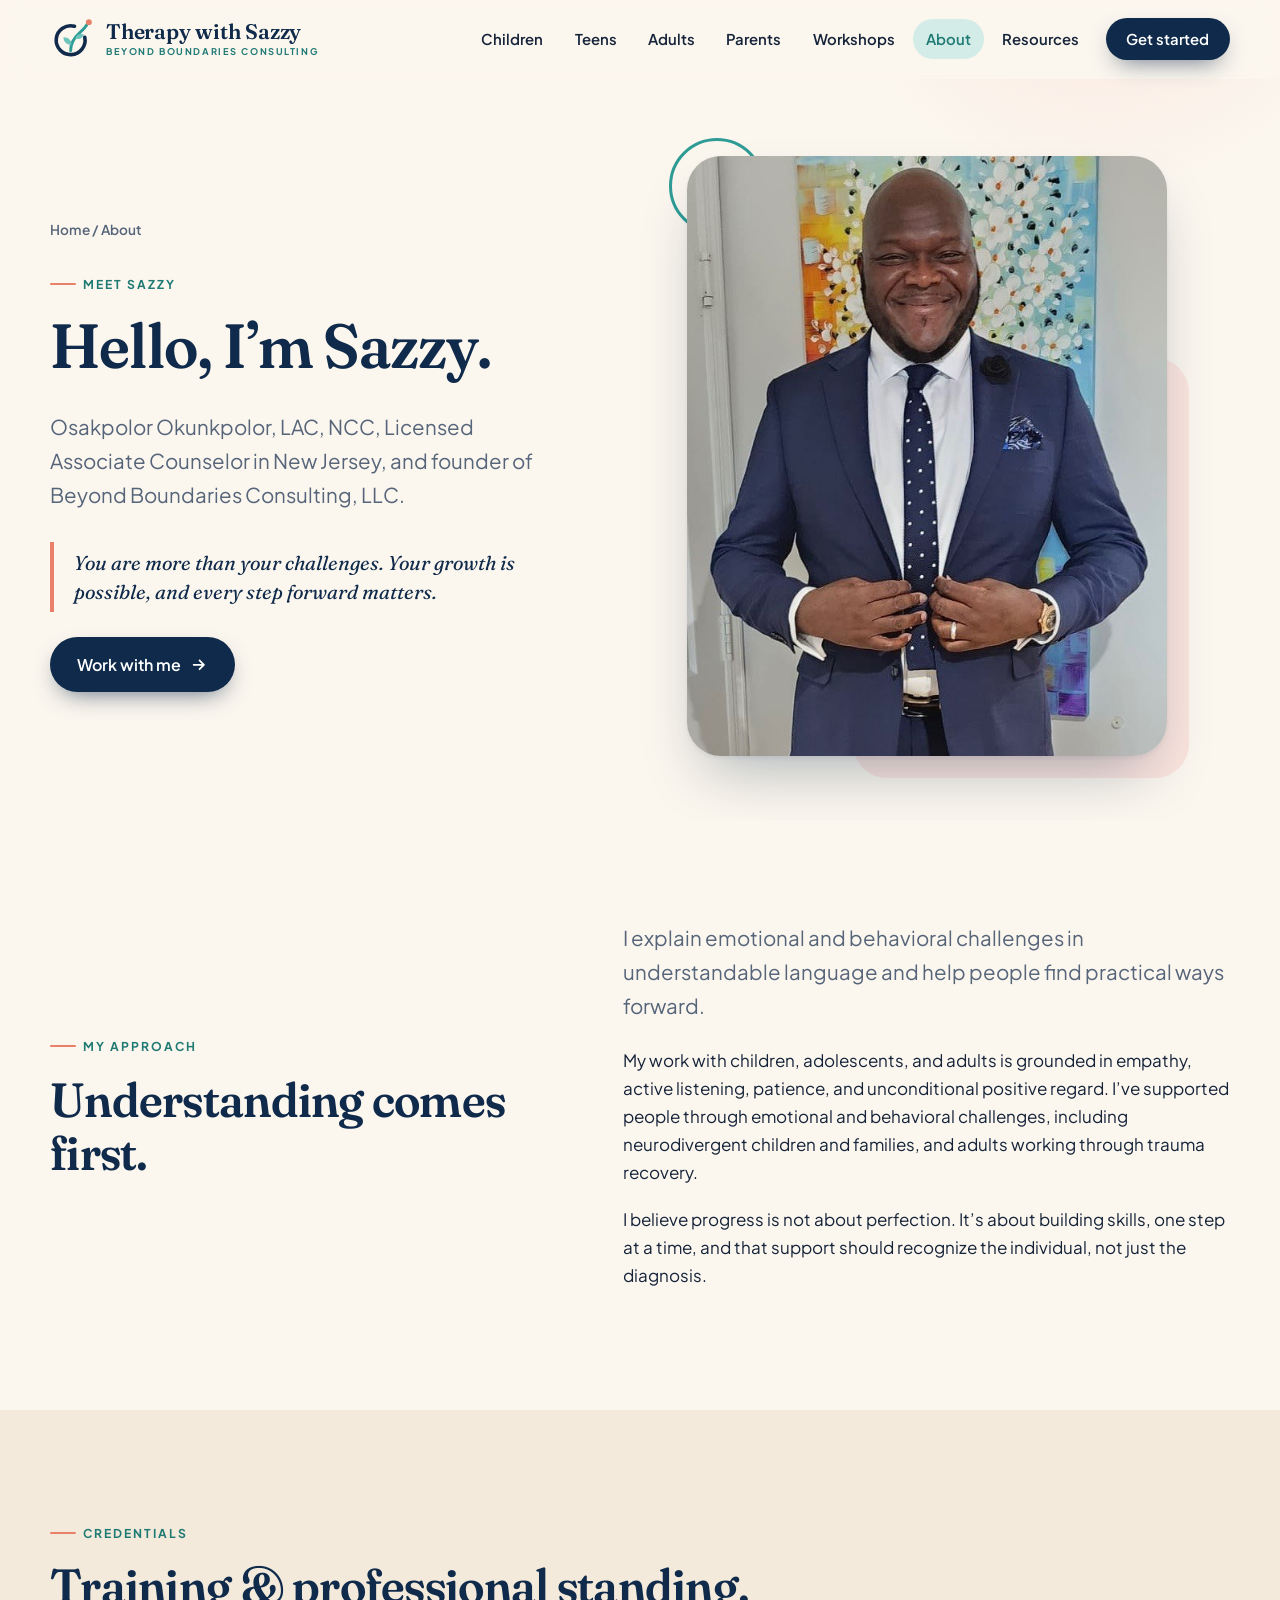
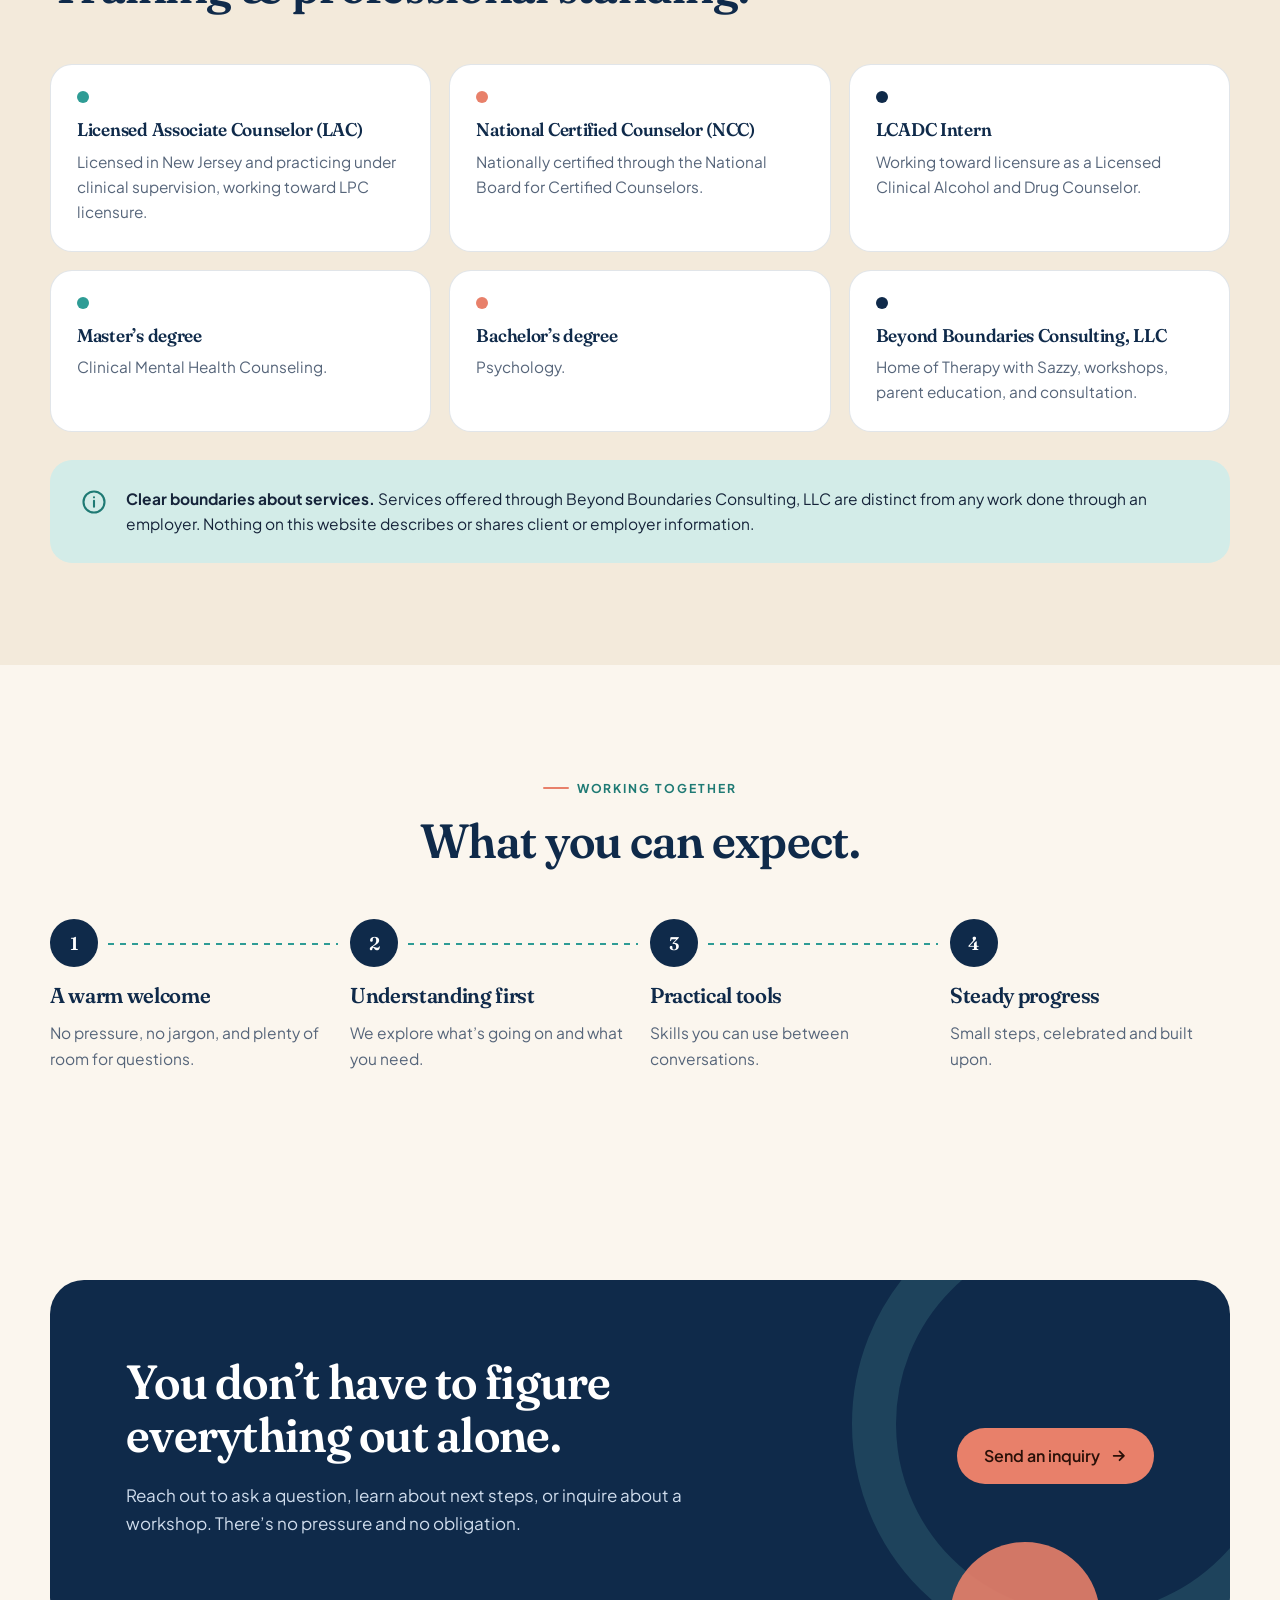
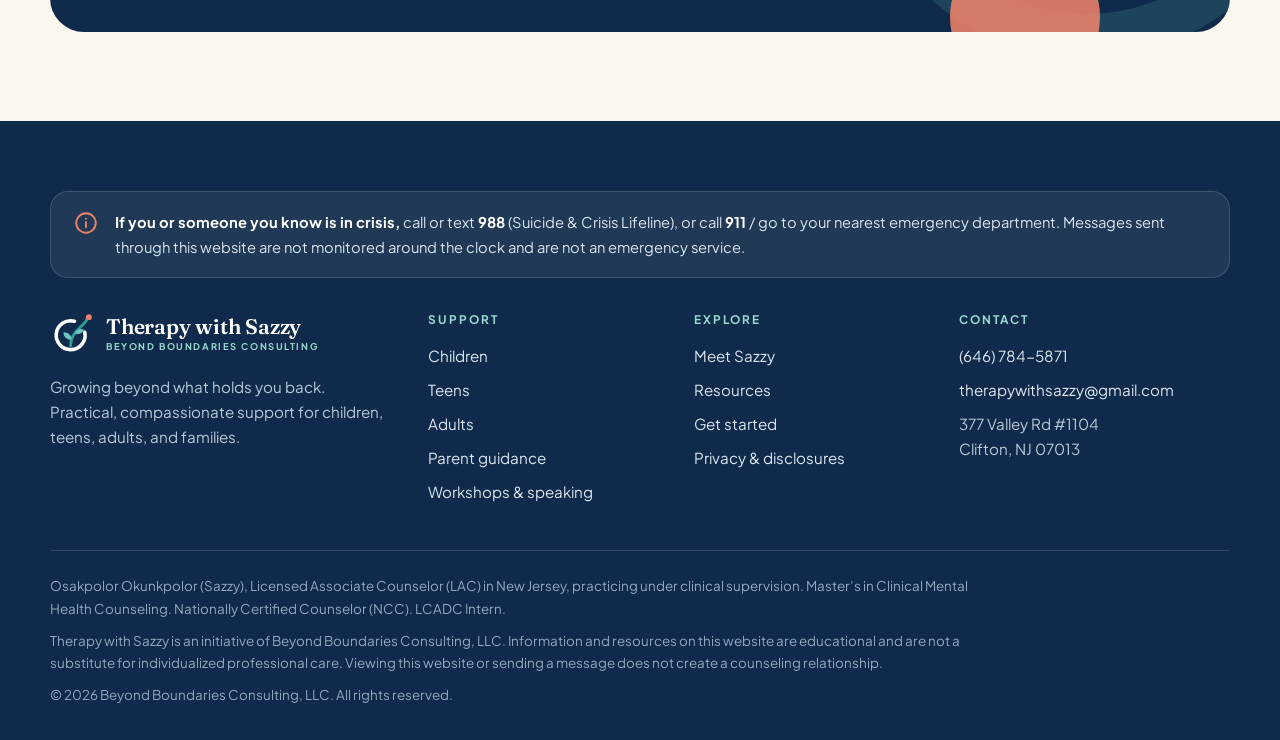
==== about.html @ 8f7264b0 "Initial site for Therapy with Sazzy Co-Authored-By: Claude Sonnet 5.5 <noreply@anthropic.com>" ====
<!doctype html>
<html lang="en">
<head>
<meta charset="utf-8">
<meta name="viewport" content="width=device-width,initial-scale=1">
<title>Meet Sazzy | Licensed Associate Counselor in Clifton, NJ | Therapy with Sazzy</title>
<meta name="description" content="Meet Osakpolor "Sazzy" Okunkpolor, LAC, NCC: a New Jersey Licensed Associate Counselor with a master's in Clinical Mental Health Counseling, supporting children, teens, adults, and families.">
<meta name="theme-color" content="#0F2A4A">
<link rel="canonical" href="https://therapywithsazzy.com/about.html">
<meta property="og:type" content="website">
<meta property="og:site_name" content="Therapy with Sazzy">
<meta property="og:title" content="Meet Sazzy | Licensed Associate Counselor in Clifton, NJ | Therapy with Sazzy">
<meta property="og:description" content="Meet Osakpolor "Sazzy" Okunkpolor, LAC, NCC: a New Jersey Licensed Associate Counselor with a master's in Clinical Mental Health Counseling, supporting children, teens, adults, and families.">
<meta property="og:url" content="https://therapywithsazzy.com/about.html">
<meta property="og:image" content="https://therapywithsazzy.com/assets/img/og-image.jpg">
<meta name="twitter:card" content="summary_large_image">
<link rel="icon" href="/favicon.svg" type="image/svg+xml">
<link rel="icon" href="/favicon.ico" sizes="48x48">
<link rel="apple-touch-icon" href="/assets/logo/apple-touch-icon.png">
<link rel="manifest" href="/site.webmanifest">
<link rel="preconnect" href="https://fonts.googleapis.com">
<link rel="preconnect" href="https://fonts.gstatic.com" crossorigin>
<link href="https://fonts.googleapis.com/css2?family=Fraunces:ital,opsz,wght,SOFT@0,9..144,500;0,9..144,600;1,9..144,500&family=Plus+Jakarta+Sans:wght@400;500;600;700&display=swap" rel="stylesheet">
<script>document.documentElement.classList.add("js")</script>
<link rel="stylesheet" href="/css/style.css">

</head>
<body>
<a class="skip" href="#main">Skip to content</a>
<header class="site-header">
  <div class="wrap nav">
    <a class="brand" href="/" aria-label="Therapy with Sazzy — home"><svg viewBox="0 0 64 64" aria-hidden="true"><path d="M50.6 29.6 A21 21 0 1 1 35.6 13.5" fill="none" stroke="currentColor" stroke-width="5.2" stroke-linecap="round"/><path d="M30 49 C30 39 34 31 43 23 C48 18.5 52 14.5 55 9" fill="none" stroke="#2E9C95" stroke-width="4.2" stroke-linecap="round"/><path d="M31.2 40.5 C24 40.5 19.5 36 19.5 29.5 C26.5 29.5 31.2 33.5 31.2 40.5Z" fill="#6CC4BC"/><path d="M36.5 31.5 C43 33 47.5 31 49.5 25.5 C43.5 23.5 38.5 25.5 36.5 31.5Z" fill="#6CC4BC"/><circle cx="56.5" cy="7.5" r="4.3" fill="#E8806A"/></svg><span class="brand-text"><span class="brand-name">Therapy with Sazzy</span><span class="brand-sub">Beyond Boundaries Consulting</span></span></a>
    <button class="menu-btn" aria-expanded="false" aria-controls="nav-links" aria-label="Open menu"><span></span><span></span><span></span></button>
    <ul class="nav-links" id="nav-links"><li><a href="/children.html">Children</a></li><li><a href="/teens.html">Teens</a></li><li><a href="/adults.html">Adults</a></li><li><a href="/parents.html">Parents</a></li><li><a href="/workshops.html">Workshops</a></li><li><a href="/about.html" aria-current="page">About</a></li><li><a href="/resources.html">Resources</a></li><li><a class="btn btn-primary" href="/get-started.html">Get started</a></li></ul>
  </div>
</header>
<main id="main">
<section class="page-hero" style="--c:#fbe4dd"><div class="wrap split" style="align-items:center">
  <div>
    <div class="crumbs"><a href="/">Home</a> / About</div>
    <span class="eyebrow">Meet Sazzy</span>
    <h1>Hello, I&rsquo;m Sazzy.</h1>
    <p class="lead">Osakpolor Okunkpolor, LAC, NCC, Licensed Associate Counselor in New Jersey, and founder of Beyond Boundaries Consulting, LLC.</p>
    <p class="msg">You are more than your challenges. Your growth is possible, and every step forward matters.</p>
    <div class="cta-row"><a class="btn btn-primary" href="/get-started.html">Work with me <svg viewBox="0 0 24 24" fill="none" stroke="currentColor" stroke-width="2.4" stroke-linecap="round" stroke-linejoin="round" aria-hidden="true"><path d="M5 12h14M13 6l6 6-6 6"/></svg></a></div>
  </div>
  <div class="split-media"><div class="frame-wrap"><div class="frame"><img src="/assets/img/sazzy-portrait.jpg" width="597" height="759" alt="Portrait of Sazzy smiling in a navy suit with a boutonniere" fetchpriority="high"></div></div></div>
</div></section>
<section class="section"><div class="wrap split">
  <div class="reveal"><span class="eyebrow">My approach</span><h2>Understanding comes first.</h2></div>
  <div class="reveal"><p class="lead">I explain emotional and behavioral challenges in understandable language and help people find practical ways forward.</p>
  <p>My work with children, adolescents, and adults is grounded in empathy, active listening, patience, and unconditional positive regard. I&rsquo;ve supported people through emotional and behavioral challenges, including neurodivergent children and families, and adults working through trauma recovery.</p>
  <p>I believe progress is not about perfection. It&rsquo;s about building skills, one step at a time, and that support should recognize the individual, not just the diagnosis.</p></div>
</div></section>
<section class="section band-sand"><div class="wrap">
  <div class="section-head reveal"><span class="eyebrow">Credentials</span><h2>Training &amp; professional standing.</h2></div>
  <div class="topics">
    <div class="topic reveal"><div class="dotk"></div><h3>Licensed Associate Counselor (LAC)</h3><p>Licensed in New Jersey and practicing under clinical supervision, working toward LPC licensure.</p></div>
    <div class="topic reveal" style="--d:.08s"><div class="dotk"></div><h3>National Certified Counselor (NCC)</h3><p>Nationally certified through the National Board for Certified Counselors.</p></div>
    <div class="topic reveal" style="--d:.16s"><div class="dotk"></div><h3>LCADC Intern</h3><p>Working toward licensure as a Licensed Clinical Alcohol and Drug Counselor.</p></div>
    <div class="topic reveal"><div class="dotk"></div><h3>Master&rsquo;s degree</h3><p>Clinical Mental Health Counseling.</p></div>
    <div class="topic reveal" style="--d:.08s"><div class="dotk"></div><h3>Bachelor&rsquo;s degree</h3><p>Psychology.</p></div>
    <div class="topic reveal" style="--d:.16s"><div class="dotk"></div><h3>Beyond Boundaries Consulting, LLC</h3><p>Home of Therapy with Sazzy, workshops, parent education, and consultation.</p></div>
  </div>
  <div style="margin-top:28px" class="callout reveal"><svg viewBox="0 0 24 24" fill="none" stroke="currentColor" stroke-width="1.8" stroke-linecap="round" stroke-linejoin="round" aria-hidden="true"><circle cx="12" cy="12" r="9"/><path d="M12 11v5M12 8v.01"/></svg><p><strong>Clear boundaries about services.</strong> Services offered through Beyond Boundaries Consulting, LLC are distinct from any work done through an employer. Nothing on this website describes or shares client or employer information.</p></div>
</div></section>
<section class="section"><div class="wrap">
  <div class="section-head center reveal"><span class="eyebrow">Working together</span><h2>What you can expect.</h2></div>
  <div class="steps">
    <div class="step reveal"><h3>A warm welcome</h3><p>No pressure, no jargon, and plenty of room for questions.</p></div>
    <div class="step reveal" style="--d:.08s"><h3>Understanding first</h3><p>We explore what&rsquo;s going on and what you need.</p></div>
    <div class="step reveal" style="--d:.16s"><h3>Practical tools</h3><p>Skills you can use between conversations.</p></div>
    <div class="step reveal" style="--d:.24s"><h3>Steady progress</h3><p>Small steps, celebrated and built upon.</p></div>
  </div>
</div></section>
<section class="cta"><div class="wrap"><div class="cta-card reveal">
  <div><h2>You don&rsquo;t have to figure everything out alone.</h2><p>Reach out to ask a question, learn about next steps, or inquire about a workshop. There&rsquo;s no pressure and no obligation.</p></div>
  <div class="cta-row"><a class="btn btn-coral" href="/get-started.html">Send an inquiry <svg viewBox="0 0 24 24" fill="none" stroke="currentColor" stroke-width="2.4" stroke-linecap="round" stroke-linejoin="round" aria-hidden="true"><path d="M5 12h14M13 6l6 6-6 6"/></svg></a></div>
</div></div></section>
</main>
<footer class="site-footer">
  <div class="wrap">
    <div class="crisis"><svg viewBox="0 0 24 24" fill="none" stroke="currentColor" stroke-width="1.8" stroke-linecap="round" stroke-linejoin="round" aria-hidden="true"><circle cx="12" cy="12" r="9"/><path d="M12 11v5M12 8v.01"/></svg><p><strong>If you or someone you know is in crisis,</strong> call or text <strong>988</strong> (Suicide &amp; Crisis Lifeline), or call <strong>911</strong> / go to your nearest emergency department. Messages sent through this website are not monitored around the clock and are not an emergency service.</p></div>
    <div class="foot-grid">
      <div class="foot-brand">
        <a class="brand" href="/"><svg viewBox="0 0 64 64" aria-hidden="true"><path d="M50.6 29.6 A21 21 0 1 1 35.6 13.5" fill="none" stroke="currentColor" stroke-width="5.2" stroke-linecap="round"/><path d="M30 49 C30 39 34 31 43 23 C48 18.5 52 14.5 55 9" fill="none" stroke="#2E9C95" stroke-width="4.2" stroke-linecap="round"/><path d="M31.2 40.5 C24 40.5 19.5 36 19.5 29.5 C26.5 29.5 31.2 33.5 31.2 40.5Z" fill="#6CC4BC"/><path d="M36.5 31.5 C43 33 47.5 31 49.5 25.5 C43.5 23.5 38.5 25.5 36.5 31.5Z" fill="#6CC4BC"/><circle cx="56.5" cy="7.5" r="4.3" fill="#E8806A"/></svg><span class="brand-text"><span class="brand-name">Therapy with Sazzy</span><span class="brand-sub">Beyond Boundaries Consulting</span></span></a>
        <p>Growing beyond what holds you back. Practical, compassionate support for children, teens, adults, and families.</p>
      </div>
      <div><h4>Support</h4><ul><li><a href="/children.html">Children</a></li><li><a href="/teens.html">Teens</a></li><li><a href="/adults.html">Adults</a></li><li><a href="/parents.html">Parent guidance</a></li><li><a href="/workshops.html">Workshops &amp; speaking</a></li></ul></div>
      <div><h4>Explore</h4><ul><li><a href="/about.html">Meet Sazzy</a></li><li><a href="/resources.html">Resources</a></li><li><a href="/get-started.html">Get started</a></li><li><a href="/privacy.html">Privacy &amp; disclosures</a></li></ul></div>
      <div><h4>Contact</h4><ul><li><a href="tel:+16467845871">(646) 784-5871</a></li><li><a href="mailto:therapywithsazzy@gmail.com">therapywithsazzy@gmail.com</a></li><li>377 Valley Rd #1104<br>Clifton, NJ 07013</li></ul></div>
    </div>
    <div class="legal">
      <p>Osakpolor Okunkpolor (Sazzy), Licensed Associate Counselor (LAC) in New Jersey, practicing under clinical supervision. Master&rsquo;s in Clinical Mental Health Counseling. Nationally Certified Counselor (NCC). LCADC Intern.</p>
      <p>Therapy with Sazzy is an initiative of Beyond Boundaries Consulting, LLC. Information and resources on this website are educational and are not a substitute for individualized professional care. Viewing this website or sending a message does not create a counseling relationship.</p>
      <p>&copy; <span id="yr">2026</span> Beyond Boundaries Consulting, LLC. All rights reserved.</p>
    </div>
  </div>
</footer>
<script src="/js/main.js" defer></script>
<script>document.getElementById('yr').textContent=new Date().getFullYear()</script>
</body>
</html>
---- css/style.css ----
/* Therapy with Sazzy — brand: deep blue, soft teal, warm cream, muted coral */
:root{
  --navy:#0F2A4A; --navy-2:#183c66; --teal:#2E9C95; --teal-deep:#1f7a74; --teal-soft:#d3ece8;
  --cream:#FBF6EE; --sand:#F3EADB; --coral:#E8806A; --coral-deep:#c9604a; --coral-soft:#fbe4dd;
  --ink:#16243a; --muted:#56657a; --line:rgba(15,42,74,.12); --white:#fff;
  --radius:22px; --radius-lg:34px;
  --shadow:0 1px 2px rgba(15,42,74,.06),0 12px 32px -8px rgba(15,42,74,.16);
  --shadow-lg:0 2px 4px rgba(15,42,74,.06),0 30px 60px -20px rgba(15,42,74,.35);
  --font-display:"Fraunces",Georgia,"Times New Roman",serif;
  --font-body:"Plus Jakarta Sans",system-ui,-apple-system,"Segoe UI",Roboto,sans-serif;
  --max:1180px;
}
*{box-sizing:border-box}
html{scroll-behavior:smooth;-webkit-text-size-adjust:100%}
body{margin:0;background:var(--cream);color:var(--ink);font-family:var(--font-body);font-size:17px;line-height:1.65;-webkit-font-smoothing:antialiased;overflow-x:hidden}
img,svg{max-width:100%;display:block}
a{color:var(--teal-deep);text-underline-offset:3px}
a:hover{color:var(--navy)}
:focus-visible{outline:3px solid var(--coral);outline-offset:3px;border-radius:6px}
.skip{position:absolute;left:-999px;top:8px;background:var(--navy);color:#fff;padding:10px 16px;border-radius:10px;z-index:200}
.skip:focus{left:12px}
.wrap{width:min(100% - 40px,var(--max));margin-inline:auto}
h1,h2,h3,h4{font-family:var(--font-display);color:var(--navy);line-height:1.1;margin:0 0 .5em;font-weight:600;letter-spacing:-.015em;font-variation-settings:"SOFT" 50,"opsz" 72}
h1{font-size:clamp(2.5rem,6vw,4.6rem)}
h2{font-size:clamp(1.9rem,4vw,3rem)}
h3{font-size:1.35rem;line-height:1.2}
p{margin:0 0 1.1em}
.lead{font-size:clamp(1.1rem,1.6vw,1.3rem);color:var(--muted);max-width:56ch}
.eyebrow{display:inline-flex;align-items:center;gap:.6em;font-size:.76rem;font-weight:700;letter-spacing:.16em;text-transform:uppercase;color:var(--teal-deep);margin-bottom:1.1rem}
.eyebrow::before{content:"";width:26px;height:2px;background:var(--coral);border-radius:2px}
em.hl{font-style:italic;font-weight:500;color:var(--teal-deep);position:relative;white-space:nowrap}
em.hl::after{content:"";position:absolute;left:0;right:0;bottom:-.08em;height:.16em;background:var(--coral);opacity:.75;border-radius:99px;transform:rotate(-1.2deg)}

/* Buttons */
.btn{display:inline-flex;align-items:center;gap:.6em;font:600 1rem/1 var(--font-body);padding:1.05em 1.55em;border-radius:99px;border:2px solid transparent;text-decoration:none;cursor:pointer;transition:transform .2s,box-shadow .2s,background .2s,color .2s}
.btn svg{width:1.1em;height:1.1em;transition:transform .2s}
.btn:hover svg{transform:translateX(4px)}
.btn-primary{background:var(--navy);color:#fff;box-shadow:0 10px 24px -10px rgba(15,42,74,.7)}
.btn-primary:hover{background:var(--navy-2);color:#fff;transform:translateY(-2px)}
.btn-coral{background:var(--coral);color:#2a1008}
.btn-coral:hover{background:#f08f7a;color:#2a1008;transform:translateY(-2px)}
.btn-ghost{border-color:var(--navy);color:var(--navy);background:transparent}
.btn-ghost:hover{background:var(--navy);color:#fff}
.btn-light{background:var(--cream);color:var(--navy)}
.btn-light:hover{background:#fff;color:var(--navy);transform:translateY(-2px)}

/* Header */
.site-header{position:sticky;top:0;z-index:100;background:rgba(251,246,238,.82);backdrop-filter:saturate(1.4) blur(14px);-webkit-backdrop-filter:saturate(1.4) blur(14px);border-bottom:1px solid transparent;transition:border-color .3s,box-shadow .3s}
.site-header.scrolled{border-color:var(--line);box-shadow:0 8px 24px -16px rgba(15,42,74,.35)}
.nav{display:flex;align-items:center;justify-content:space-between;gap:20px;height:78px}
.brand{display:flex;align-items:center;gap:12px;text-decoration:none;color:var(--navy)}
.brand svg{width:44px;height:44px;flex:none}
.brand-text{display:flex;flex-direction:column;line-height:1}
.brand-name{white-space:nowrap;font-family:var(--font-display);font-weight:600;font-size:1.32rem;letter-spacing:-.01em}
.brand-sub{font-size:.58rem;font-weight:700;letter-spacing:.17em;text-transform:uppercase;color:var(--teal-deep);margin-top:5px}
.nav-links{display:flex;align-items:center;gap:6px;list-style:none;margin:0;padding:0}
.nav-links a{display:block;padding:.55em .85em;border-radius:99px;color:var(--ink);font-weight:600;font-size:.93rem;text-decoration:none;transition:background .2s,color .2s}
.nav-links a:hover{background:var(--sand);color:var(--navy)}
.nav-links a[aria-current="page"]{color:var(--teal-deep);background:var(--teal-soft)}
.nav-links .btn{padding:.8em 1.25em;font-size:.93rem;margin-left:8px;color:#fff}
.nav-links .btn:hover{background:var(--navy-2);color:#fff}
.menu-btn{display:none;width:48px;height:48px;border-radius:50%;border:1.5px solid var(--line);background:#fff;cursor:pointer;align-items:center;justify-content:center;flex-direction:column;gap:5px;padding:0}
.menu-btn span{width:20px;height:2px;background:var(--navy);border-radius:2px;transition:transform .25s,opacity .25s}
.menu-btn[aria-expanded="true"] span:nth-child(1){transform:translateY(7px) rotate(45deg)}
.menu-btn[aria-expanded="true"] span:nth-child(2){opacity:0}
.menu-btn[aria-expanded="true"] span:nth-child(3){transform:translateY(-7px) rotate(-45deg)}

/* Hero */
.hero{position:relative;padding:clamp(36px,6vw,76px) 0 clamp(60px,8vw,110px);overflow:hidden}
.hero::before{content:"";position:absolute;right:-14%;top:-22%;width:62vw;height:62vw;max-width:820px;max-height:820px;border-radius:50%;background:radial-gradient(circle at 40% 40%,var(--teal-soft),rgba(211,236,232,0) 68%);z-index:0}
.hero-grid{position:relative;z-index:1;display:grid;grid-template-columns:1.08fr .92fr;gap:clamp(30px,5vw,80px);align-items:center}
.hero h1{margin-bottom:.45em}
.hero .lead{margin-bottom:1.8rem}
.cta-row{display:flex;flex-wrap:wrap;gap:14px;align-items:center}
.audience-line{margin-top:2rem;display:flex;flex-wrap:wrap;gap:8px 10px;align-items:center;font-size:.92rem;color:var(--muted);font-weight:600}
.chip{display:inline-flex;align-items:center;gap:.5em;background:#fff;border:1px solid var(--line);padding:.45em .95em;border-radius:99px;color:var(--navy);font-size:.88rem;font-weight:600}
.chip i{width:8px;height:8px;border-radius:50%;background:var(--teal)}
.chip:nth-child(2) i{background:var(--coral)}
.chip:nth-child(3) i{background:var(--navy)}
.hero-art{position:relative;justify-self:center;width:min(100%,460px)}
.arch{position:relative;aspect-ratio:4/5;border-radius:999px 999px var(--radius-lg) var(--radius-lg);overflow:hidden;box-shadow:var(--shadow-lg);background:var(--sand)}
.arch img{width:100%;height:100%;object-fit:cover;object-position:50% 12%}
.ring-deco{position:absolute;z-index:-1;width:112%;aspect-ratio:1;left:-8%;top:-6%;border-radius:50%;border:3px solid var(--navy);border-right-color:transparent;border-top-color:transparent;transform:rotate(-24deg);opacity:.9}
.dot-deco{position:absolute;width:34px;height:34px;border-radius:50%;background:var(--coral);right:-6px;top:6%;box-shadow:0 8px 20px -6px rgba(232,128,106,.8)}
.float-card{position:absolute;left:-26px;bottom:34px;background:#fff;border-radius:18px;padding:14px 18px;box-shadow:var(--shadow);display:flex;gap:12px;align-items:center;max-width:290px}
.float-card .badge{width:42px;height:42px;border-radius:50%;background:var(--teal-soft);display:grid;place-items:center;flex:none}
.float-card .badge svg{width:22px;height:22px;color:var(--teal-deep)}
.float-card strong{display:block;font-size:.95rem;color:var(--navy);line-height:1.2}
.float-card span{font-size:.8rem;color:var(--muted);line-height:1.3;display:block}

/* Generic sections */
section{position:relative}
.section{padding:clamp(60px,8vw,110px) 0}
.section-head{max-width:760px;margin-bottom:clamp(30px,4vw,54px)}
.section-head.center{margin-inline:auto;text-align:center}
.section-head.center .lead{margin-inline:auto}
.band-sand{background:var(--sand)}
.band-navy{background:var(--navy);color:#dbe6f3}
.band-navy h2,.band-navy h3{color:#fff}
.band-navy .eyebrow{color:#9bdad3}
.band-navy .lead{color:#b9c9dc}

/* Pathway cards */
.path-grid{display:grid;grid-template-columns:repeat(4,1fr);gap:20px}
.path-card{position:relative;display:flex;flex-direction:column;background:#fff;border-radius:var(--radius);padding:28px 26px 26px;text-decoration:none;color:var(--ink);border:1px solid var(--line);transition:transform .3s,box-shadow .3s;overflow:hidden;min-height:260px}
.path-card::after{content:"";position:absolute;right:-40px;top:-40px;width:130px;height:130px;border-radius:50%;background:var(--c,var(--teal-soft));opacity:.7;transition:transform .5s}
.path-card:hover{transform:translateY(-6px);box-shadow:var(--shadow);color:var(--ink)}
.path-card:hover::after{transform:scale(1.5)}
.path-card .ic{position:relative;z-index:1;width:54px;height:54px;border-radius:16px;background:var(--c,var(--teal-soft));display:grid;place-items:center;margin-bottom:auto;color:var(--navy)}
.path-card .ic svg{width:28px;height:28px}
.path-card h3{margin:34px 0 8px;position:relative;z-index:1}
.path-card p{color:var(--muted);font-size:.97rem;margin:0 0 16px;position:relative;z-index:1}
.more{font-weight:700;font-size:.92rem;color:var(--teal-deep);display:inline-flex;gap:.4em;align-items:center;position:relative;z-index:1}
.more svg{width:1em;height:1em;transition:transform .2s}
.path-card:hover .more svg{transform:translateX(4px)}

/* Quote band */
.quote-band{padding:clamp(54px,7vw,90px) 0;background:var(--navy);color:#fff;overflow:hidden}
.quote-band .wrap{display:grid;grid-template-columns:auto 1fr;gap:28px;align-items:center}
.quote-band svg.q{width:clamp(54px,8vw,96px);color:var(--coral)}
.quote-band blockquote{margin:0;font-family:var(--font-display);font-size:clamp(1.6rem,3.6vw,2.7rem);line-height:1.2;font-weight:500;font-style:italic;letter-spacing:-.01em;font-variation-settings:"SOFT" 100,"opsz" 72}
.quote-band cite{display:block;margin-top:14px;font:600 .8rem var(--font-body);letter-spacing:.16em;text-transform:uppercase;color:#9bdad3;font-style:normal}

/* Pillars */
.pillars{display:grid;grid-template-columns:repeat(6,1fr);gap:20px}
.pillar{grid-column:span 2;background:#fff;border-radius:var(--radius);padding:30px;border:1px solid var(--line);position:relative;overflow:hidden}
.pillar:nth-child(4),.pillar:nth-child(5){grid-column:span 3}
.pillar .num{font-family:var(--font-display);font-size:3.2rem;line-height:1;color:var(--teal);opacity:.35;font-weight:600;margin-bottom:10px}
.pillar:nth-child(even) .num{color:var(--coral)}
.pillar p{color:var(--muted);margin:0;font-size:.98rem}

/* Split sections */
.split{display:grid;grid-template-columns:.9fr 1.1fr;gap:clamp(30px,6vw,90px);align-items:center}
.split.rev{grid-template-columns:1.1fr .9fr}
.split.rev .split-media{order:2}
.frame{position:relative;border-radius:var(--radius-lg);overflow:hidden;box-shadow:var(--shadow-lg);aspect-ratio:4/5;background:var(--sand)}
.frame img{width:100%;height:100%;object-fit:cover;object-position:50% 18%}
.frame-wrap{position:relative;max-width:480px;margin-inline:auto}
.frame-wrap::before{content:"";position:absolute;inset:auto -22px -22px auto;width:70%;height:70%;border-radius:var(--radius-lg);background:var(--coral-soft);z-index:-1}
.frame-wrap::after{content:"";position:absolute;left:-18px;top:-18px;width:90px;height:90px;border-radius:50%;border:3px solid var(--teal);z-index:-1}
.tick-list{list-style:none;padding:0;margin:1.4rem 0 2rem;display:grid;gap:12px}
.tick-list li{display:flex;gap:12px;align-items:flex-start}
.tick-list li::before{content:"";flex:none;width:24px;height:24px;margin-top:2px;border-radius:50%;background:var(--teal-soft) url("data:image/svg+xml,%3Csvg xmlns='http://www.w3.org/2000/svg' viewBox='0 0 24 24' fill='none' stroke='%231f7a74' stroke-width='3' stroke-linecap='round' stroke-linejoin='round'%3E%3Cpath d='M6 12.5l4 4 8-9'/%3E%3C/svg%3E") center/14px no-repeat}

/* Values */
.values{display:grid;grid-template-columns:repeat(4,1fr);gap:18px}
.value{padding:26px;border-radius:var(--radius);background:rgba(255,255,255,.07);border:1px solid rgba(255,255,255,.14)}
.value h3{font-size:1.15rem;margin-bottom:.4em}
.value p{margin:0;font-size:.95rem;color:#b9c9dc}
.value .dotk{width:12px;height:12px;border-radius:50%;background:var(--coral);margin-bottom:18px}
.value:nth-child(2) .dotk{background:#6CC4BC}.value:nth-child(3) .dotk{background:#f5c46b}.value:nth-child(4) .dotk{background:#fff}

/* Steps */
.steps{display:grid;grid-template-columns:repeat(4,1fr);gap:20px;counter-reset:s}
.step{position:relative;padding-top:64px}
.step::before{counter-increment:s;content:counter(s);position:absolute;top:0;left:0;width:48px;height:48px;border-radius:50%;background:var(--navy);color:#fff;display:grid;place-items:center;font:600 1.15rem var(--font-display)}
.step::after{content:"";position:absolute;top:24px;left:58px;right:-8px;height:2px;background:repeating-linear-gradient(90deg,var(--teal) 0 6px,transparent 6px 12px)}
.step:last-child::after{display:none}
.step p{color:var(--muted);font-size:.97rem}

/* FAQ */
.faq{max-width:820px;margin-inline:auto;display:grid;gap:12px}
.faq details{background:#fff;border:1px solid var(--line);border-radius:18px;padding:0 24px;transition:box-shadow .2s}
.faq details[open]{box-shadow:var(--shadow)}
.faq summary{cursor:pointer;list-style:none;padding:20px 0;font:600 1.12rem var(--font-display);color:var(--navy);display:flex;justify-content:space-between;align-items:center;gap:20px}
.faq summary::-webkit-details-marker{display:none}
.faq summary::after{content:"+";flex:none;width:32px;height:32px;border-radius:50%;background:var(--teal-soft);color:var(--teal-deep);display:grid;place-items:center;font:500 1.4rem/1 var(--font-body);transition:transform .25s,background .25s}
.faq details[open] summary::after{transform:rotate(45deg);background:var(--coral-soft);color:var(--coral-deep)}
.faq details p{color:var(--muted);padding-bottom:6px}

/* CTA */
.cta{padding:clamp(50px,7vw,90px) 0}
.cta-card{position:relative;overflow:hidden;background:var(--navy);border-radius:var(--radius-lg);padding:clamp(36px,6vw,76px);display:grid;grid-template-columns:1.3fr .7fr;gap:30px;align-items:center;color:#cfdcec}
.cta-card h2{color:#fff;margin-bottom:.4em}
.cta-card p{max-width:52ch}
.cta-card::before{content:"";position:absolute;right:-90px;top:-90px;width:380px;height:380px;border-radius:50%;border:44px solid rgba(108,196,188,.16)}
.cta-card::after{content:"";position:absolute;right:130px;bottom:-60px;width:150px;height:150px;border-radius:50%;background:rgba(232,128,106,.9)}
.cta-card .cta-row{justify-content:flex-end;position:relative;z-index:1}
.cta-card>div:first-child{position:relative;z-index:1}

/* Inner page hero */
.page-hero{position:relative;padding:clamp(44px,6vw,84px) 0 clamp(40px,5vw,70px);overflow:hidden}
.page-hero::before{content:"";position:absolute;right:-8%;top:-60%;width:560px;height:560px;border-radius:50%;background:radial-gradient(circle,var(--c,var(--teal-soft)),transparent 68%)}
.page-hero .wrap{position:relative}
.crumbs{font-size:.85rem;color:var(--muted);margin-bottom:1.4rem;font-weight:600}
.crumbs a{color:var(--muted);text-decoration:none}.crumbs a:hover{color:var(--navy)}
.page-hero h1{font-size:clamp(2.3rem,5vw,3.9rem);max-width:17ch}
.page-hero .lead{margin-bottom:1.6rem}
.page-hero .msg{display:inline-block;margin:.2rem 0 1.6rem;max-width:58ch;font-family:var(--font-display);font-style:italic;font-size:1.25rem;line-height:1.45;color:var(--navy);padding:6px 0 6px 20px;border-left:4px solid var(--coral)}
.hero-photo{display:none}

/* Topic cards */
.topics{display:grid;grid-template-columns:repeat(3,1fr);gap:18px}
.topic{background:#fff;border:1px solid var(--line);border-radius:var(--radius);padding:26px;transition:transform .25s,box-shadow .25s}
.topic:hover{transform:translateY(-4px);box-shadow:var(--shadow)}
.topic .dotk{width:12px;height:12px;border-radius:50%;background:var(--teal);margin-bottom:16px}
.topic:nth-child(3n+2) .dotk{background:var(--coral)}
.topic:nth-child(3n) .dotk{background:var(--navy)}
.topic h3{font-size:1.15rem;margin-bottom:.4em}
.topic p{margin:0;color:var(--muted);font-size:.96rem}

.callout{background:var(--teal-soft);border-radius:var(--radius);padding:26px 30px;display:flex;gap:18px;align-items:flex-start;font-size:.97rem}
.callout.coral{background:var(--coral-soft)}
.callout svg{flex:none;width:28px;height:28px;color:var(--teal-deep);margin-top:2px}
.callout.coral svg{color:var(--coral-deep)}
.callout p{margin:0}

/* Feelings widget */
.feelings{background:#fff;border-radius:var(--radius-lg);padding:clamp(24px,4vw,48px);border:1px solid var(--line);box-shadow:var(--shadow)}
.feel-grid{display:grid;grid-template-columns:repeat(5,1fr);gap:12px;margin:1.6rem 0}
.feel{border:2px solid transparent;background:var(--cream);border-radius:20px;padding:16px 8px 12px;cursor:pointer;font:600 .95rem var(--font-body);color:var(--navy);display:flex;flex-direction:column;align-items:center;gap:8px;transition:transform .2s,border-color .2s,background .2s}
.feel svg{width:64px;height:64px}
.feel:hover{transform:translateY(-4px)}
.feel[aria-pressed="true"]{border-color:var(--navy);background:#fff;box-shadow:var(--shadow)}
.feel-result{min-height:130px;border-radius:20px;background:var(--navy);color:#dbe6f3;padding:26px 28px;display:grid;gap:6px;align-content:center}
.feel-result h3{color:#fff;margin:0}
.feel-result p{margin:0}
.feel-result ul{margin:6px 0 0;padding-left:1.2em}
.feel-result li{margin-bottom:4px}
.small-note{font-size:.84rem;color:var(--muted);margin-top:14px}

/* Resources */
.toolkits{display:grid;grid-template-columns:repeat(2,1fr);gap:22px}
.toolkit{background:#fff;border:1px solid var(--line);border-radius:var(--radius-lg);padding:34px;position:relative;overflow:hidden}
.toolkit::before{content:"";position:absolute;right:-30px;top:-30px;width:120px;height:120px;border-radius:50%;background:var(--c,var(--teal-soft))}
.toolkit .tag{position:relative;display:inline-block;background:var(--sand);color:var(--navy);font-size:.72rem;font-weight:700;letter-spacing:.12em;text-transform:uppercase;padding:.4em .9em;border-radius:99px;margin-bottom:14px}
.toolkit h3{font-size:1.5rem;position:relative}
.toolkit ul{margin:12px 0 0;padding-left:1.15em;color:var(--muted)}
.toolkit li{margin-bottom:6px}

/* Contact */
.contact-grid{display:grid;grid-template-columns:.85fr 1.15fr;gap:clamp(28px,5vw,70px);align-items:start}
.contact-card{background:var(--navy);color:#cfdcec;border-radius:var(--radius-lg);padding:36px;position:sticky;top:104px}
.contact-card h3{color:#fff}
.contact-card a{color:#fff;font-weight:600}
.contact-card dl{margin:1.4rem 0 0;display:grid;gap:18px}
.contact-card dt{font-size:.72rem;font-weight:700;letter-spacing:.16em;text-transform:uppercase;color:#9bdad3;margin-bottom:2px}
.contact-card dd{margin:0}
.form{background:#fff;border:1px solid var(--line);border-radius:var(--radius-lg);padding:clamp(24px,4vw,44px);box-shadow:var(--shadow)}
.field{display:grid;gap:7px;margin-bottom:20px}
.field label,.field legend{font-weight:700;font-size:.92rem;color:var(--navy)}
.field input,.field select,.field textarea{font:inherit;color:var(--ink);padding:.9em 1em;border:1.5px solid rgba(15,42,74,.2);border-radius:14px;background:var(--cream);width:100%;transition:border-color .2s,box-shadow .2s}
.field textarea{min-height:130px;resize:vertical}
.field input:focus,.field select:focus,.field textarea:focus{outline:none;border-color:var(--teal);box-shadow:0 0 0 4px rgba(46,156,149,.2)}
.row2{display:grid;grid-template-columns:1fr 1fr;gap:16px}
fieldset.field{border:0;padding:0;margin:0 0 20px}
.radios{display:flex;gap:10px;flex-wrap:wrap}
.radios label{position:relative;font-weight:600}
.radios input{position:absolute;opacity:0}
.radios span{display:inline-block;padding:.65em 1.2em;border-radius:99px;border:1.5px solid rgba(15,42,74,.2);cursor:pointer;background:var(--cream);transition:all .2s}
.radios input:checked+span{background:var(--navy);color:#fff;border-color:var(--navy)}
.radios input:focus-visible+span{outline:3px solid var(--coral);outline-offset:2px}
.form-note{font-size:.86rem;color:var(--muted);margin-top:16px}
.form-status{margin-top:16px;font-weight:600;color:var(--teal-deep)}

/* Legal prose */
.prose{max-width:760px}
.prose h2{font-size:1.7rem;margin-top:2em}
.prose ul{padding-left:1.2em}

/* Footer */
.site-footer{background:var(--navy);color:#b9c9dc;padding:70px 0 0;font-size:.95rem}
.site-footer a{color:#dbe6f3;text-decoration:none}
.site-footer a:hover{color:#fff;text-decoration:underline}
.foot-grid{display:grid;grid-template-columns:1.5fr 1fr 1fr 1.2fr;gap:40px;padding-bottom:46px}
.foot-brand .brand{color:#fff}
.foot-brand .brand-sub{color:#9bdad3}
.foot-brand p{margin-top:18px;max-width:38ch}
.site-footer h4{font:700 .74rem var(--font-body);letter-spacing:.16em;text-transform:uppercase;color:#9bdad3;margin-bottom:16px}
.site-footer ul{list-style:none;padding:0;margin:0;display:grid;gap:9px}
.crisis{background:rgba(255,255,255,.07);border:1px solid rgba(255,255,255,.14);border-radius:18px;padding:18px 22px;margin-bottom:34px;display:flex;gap:16px;align-items:flex-start;color:#dbe6f3;font-size:.92rem}
.crisis svg{flex:none;width:26px;height:26px;color:var(--coral)}
.crisis p{margin:0}.crisis strong{color:#fff}
.legal{border-top:1px solid rgba(255,255,255,.14);padding:24px 0 34px;font-size:.84rem;display:grid;gap:10px;color:#93a8c0}
.legal p{margin:0;max-width:96ch}

/* Reveal */
.js .reveal{opacity:0;transform:translateY(26px);transition:opacity .8s cubic-bezier(.2,.7,.2,1),transform .8s cubic-bezier(.2,.7,.2,1);transition-delay:var(--d,0s)}
.js .reveal.in{opacity:1;transform:none}
@media (prefers-reduced-motion:reduce){
  html{scroll-behavior:auto}
  .js .reveal{opacity:1;transform:none;transition:none}
  *{animation:none!important}
}
@keyframes floaty{0%,100%{transform:translateY(0)}50%{transform:translateY(-10px)}}
.dot-deco{animation:floaty 5s ease-in-out infinite}

/* Responsive */
@media (max-width:1180px){.nav-links a{padding:.55em .6em;font-size:.88rem}.brand-sub{display:none}}
@media (max-width:1020px){
  .path-grid{grid-template-columns:repeat(2,1fr)}
  .values{grid-template-columns:repeat(2,1fr)}
  .steps{grid-template-columns:repeat(2,1fr);gap:34px 20px}.step:nth-child(2)::after{display:none}
  .foot-grid{grid-template-columns:1fr 1fr}
  .pillars{grid-template-columns:repeat(2,1fr)}.pillar,.pillar:nth-child(4),.pillar:nth-child(5){grid-column:auto}
  .pillar:last-child{grid-column:1/-1}
}
@media (max-width:900px){
  .menu-btn{display:flex}
  .nav-links{position:fixed;inset:78px 0 auto 0;background:var(--cream);flex-direction:column;align-items:stretch;padding:14px 20px 26px;gap:2px;border-bottom:1px solid var(--line);box-shadow:0 30px 40px -20px rgba(15,42,74,.3);transform:translateY(-12px);opacity:0;visibility:hidden;transition:all .25s}
  .nav-links.open{transform:none;opacity:1;visibility:visible}
  .nav-links a{padding:.9em 1em;font-size:1.05rem}
  .nav-links .btn{margin:10px 0 0;justify-content:center}
  .hero-grid,.split,.split.rev,.contact-grid,.cta-card{grid-template-columns:1fr}
  .split.rev .split-media{order:0}
  .hero-art{order:-1;width:min(86%,380px)}
  .float-card{left:-6px}
  .cta-card .cta-row{justify-content:flex-start}
  .contact-card{position:static}
  .topics{grid-template-columns:repeat(2,1fr)}
  .toolkits{grid-template-columns:1fr}
}
@media (max-width:620px){
  body{font-size:16.5px}
  .path-grid,.topics,.values,.row2{grid-template-columns:1fr}
  .feel-grid{grid-template-columns:repeat(3,1fr)}
  .steps{grid-template-columns:1fr}.step::after{display:none}
  .pillars{grid-template-columns:1fr}
  .foot-grid{grid-template-columns:1fr;gap:30px}
  .quote-band .wrap{grid-template-columns:1fr}
  .path-card{min-height:0}
  .brand-sub{font-size:.52rem}
  .btn{width:100%;justify-content:center}
  .cta-row{width:100%}
}
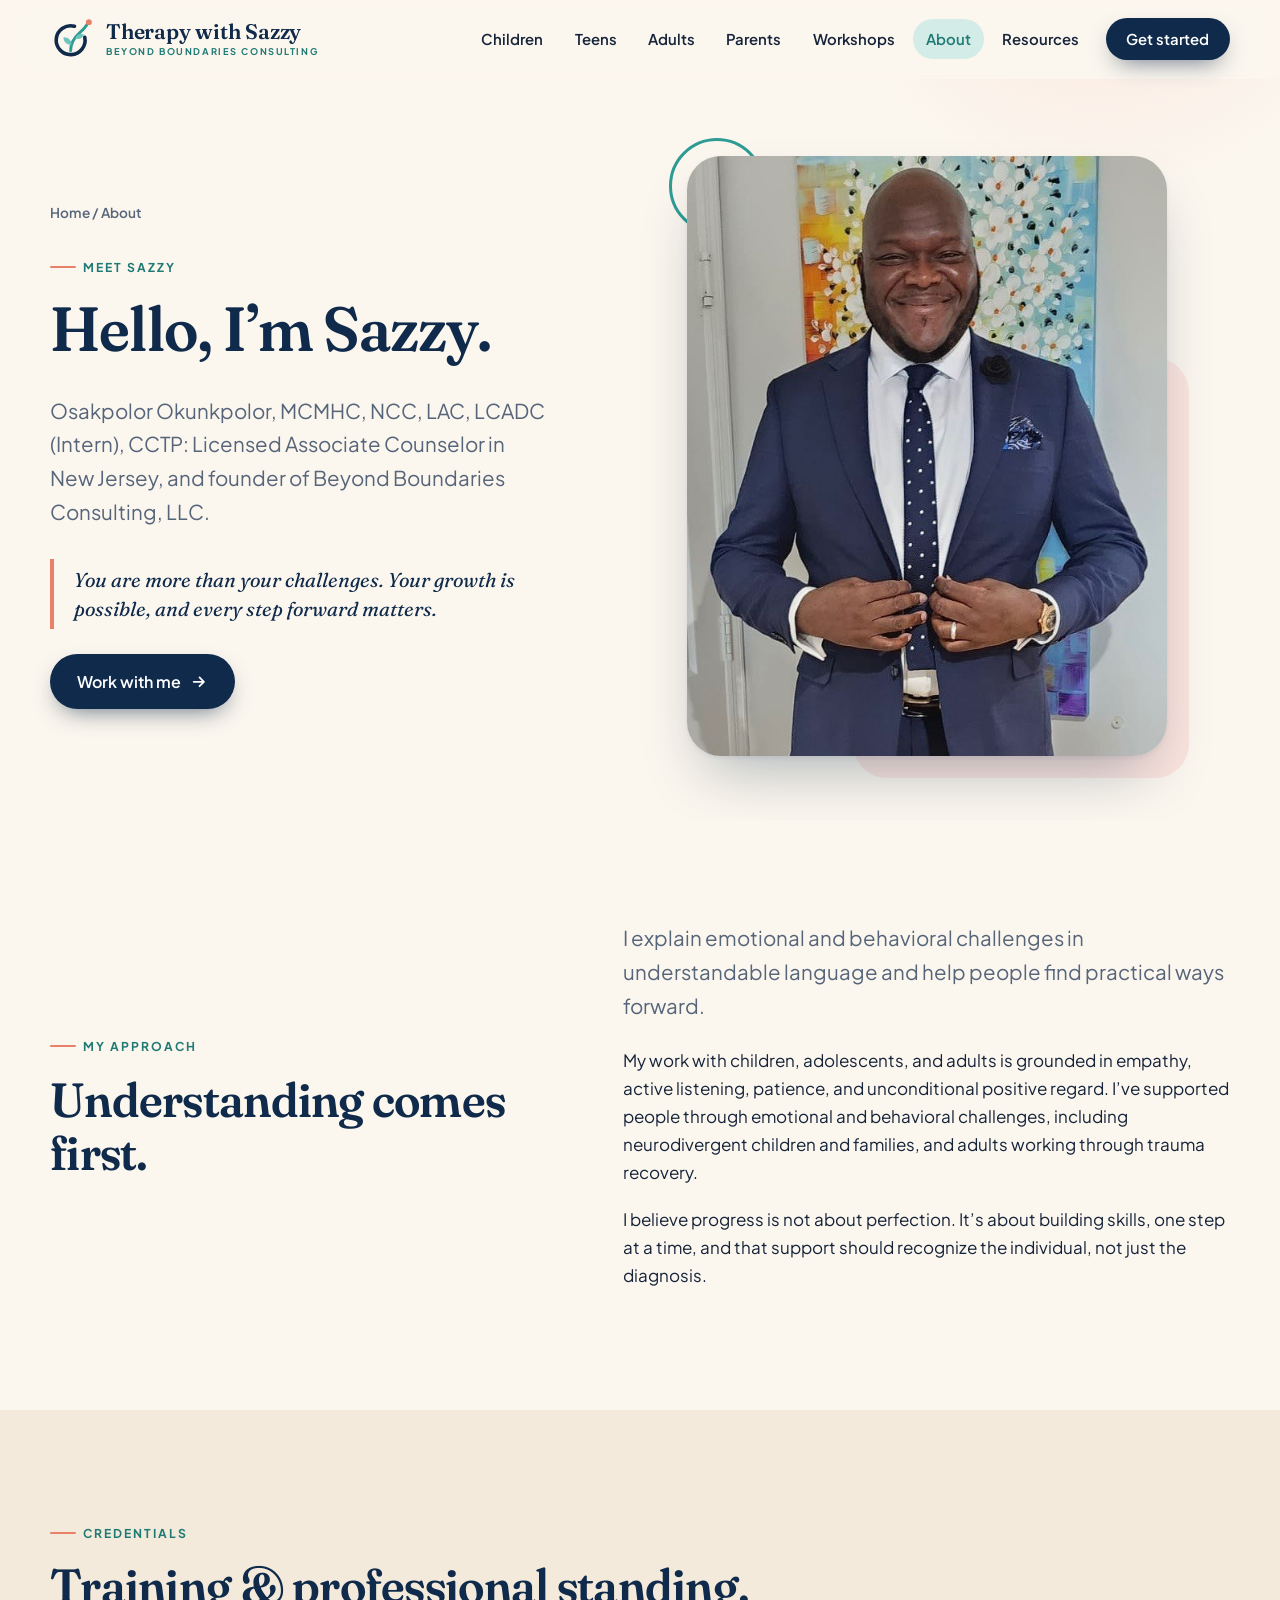
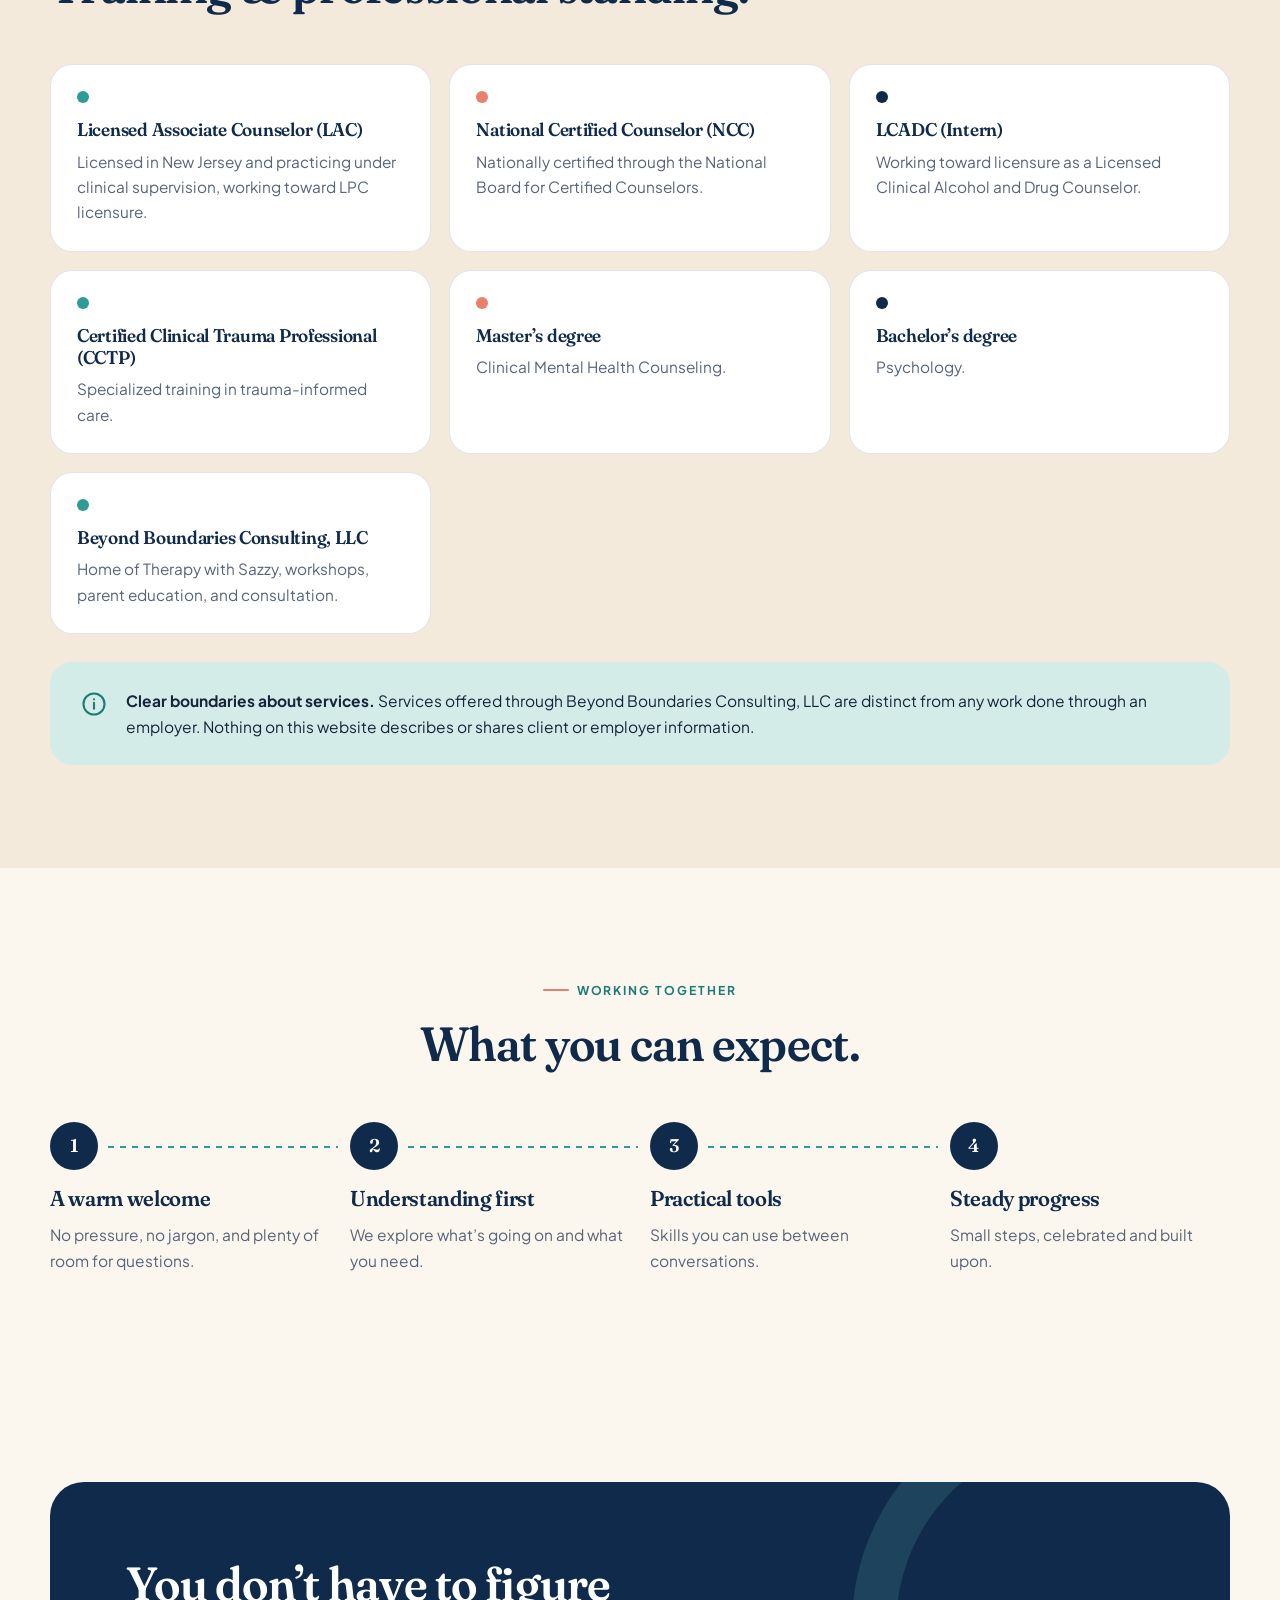
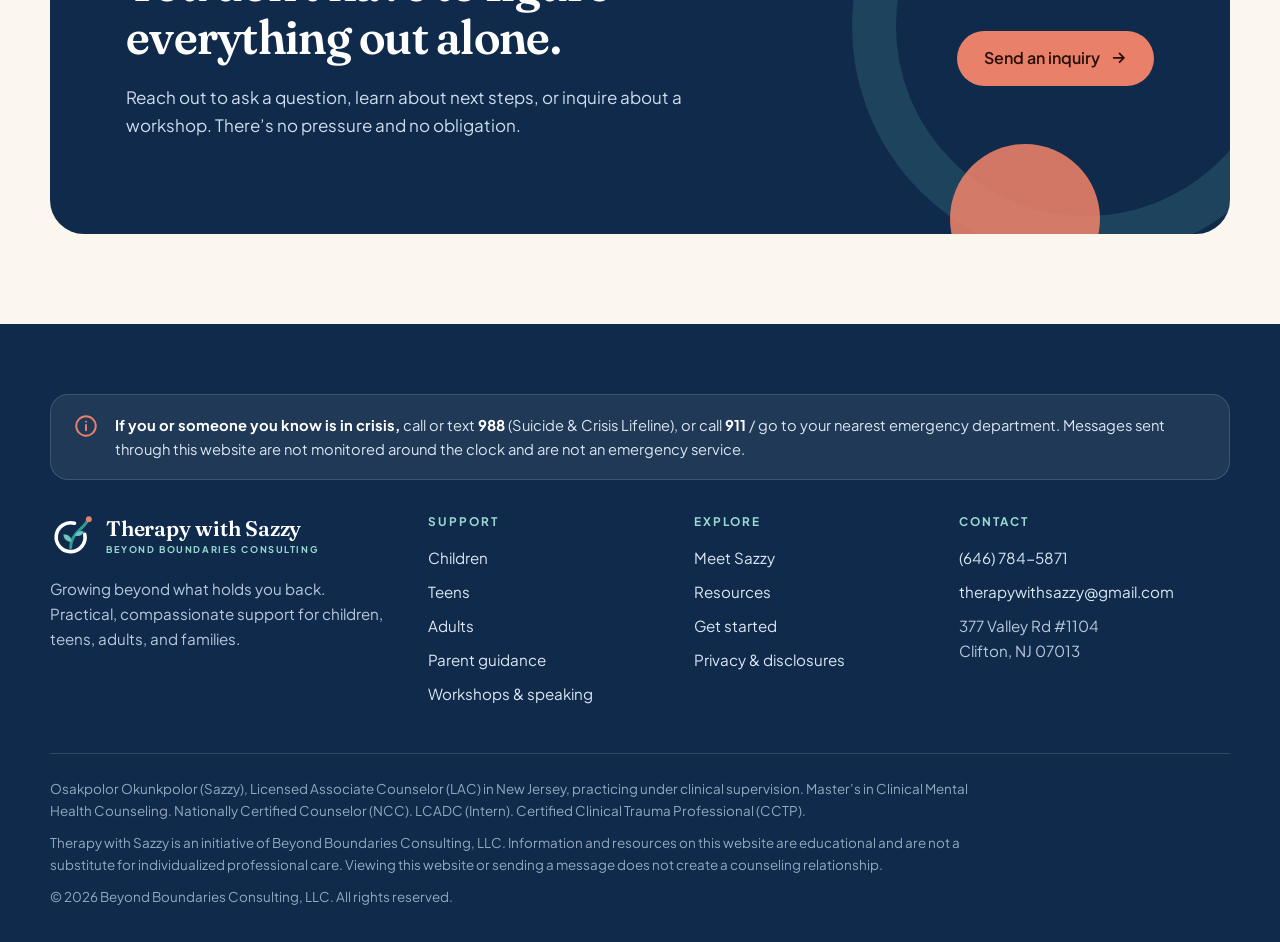
==== commit 4eec7f8a: "Use full credentials: MCMHC, NCC, LAC, LCADC (Intern), CCTP Co-Authored-By: Claude Sonnet 5.5 <norep" ====
--- a/about.html
+++ b/about.html
@@ -4,13 +4,13 @@
 <meta charset="utf-8">
 <meta name="viewport" content="width=device-width,initial-scale=1">
 <title>Meet Sazzy | Licensed Associate Counselor in Clifton, NJ | Therapy with Sazzy</title>
-<meta name="description" content="Meet Osakpolor "Sazzy" Okunkpolor, LAC, NCC: a New Jersey Licensed Associate Counselor with a master's in Clinical Mental Health Counseling, supporting children, teens, adults, and families.">
+<meta name="description" content="Meet Osakpolor "Sazzy" Okunkpolor, MCMHC, NCC, LAC, LCADC (Intern), CCTP: a New Jersey Licensed Associate Counselor with a master's in Clinical Mental Health Counseling, supporting children, teens, adults, and families.">
 <meta name="theme-color" content="#0F2A4A">
 <link rel="canonical" href="https://therapywithsazzy.com/about.html">
 <meta property="og:type" content="website">
 <meta property="og:site_name" content="Therapy with Sazzy">
 <meta property="og:title" content="Meet Sazzy | Licensed Associate Counselor in Clifton, NJ | Therapy with Sazzy">
-<meta property="og:description" content="Meet Osakpolor "Sazzy" Okunkpolor, LAC, NCC: a New Jersey Licensed Associate Counselor with a master's in Clinical Mental Health Counseling, supporting children, teens, adults, and families.">
+<meta property="og:description" content="Meet Osakpolor "Sazzy" Okunkpolor, MCMHC, NCC, LAC, LCADC (Intern), CCTP: a New Jersey Licensed Associate Counselor with a master's in Clinical Mental Health Counseling, supporting children, teens, adults, and families.">
 <meta property="og:url" content="https://therapywithsazzy.com/about.html">
 <meta property="og:image" content="https://therapywithsazzy.com/assets/img/og-image.jpg">
 <meta name="twitter:card" content="summary_large_image">
@@ -40,7 +40,7 @@
     <div class="crumbs"><a href="/">Home</a> / About</div>
     <span class="eyebrow">Meet Sazzy</span>
     <h1>Hello, I&rsquo;m Sazzy.</h1>
-    <p class="lead">Osakpolor Okunkpolor, LAC, NCC, Licensed Associate Counselor in New Jersey, and founder of Beyond Boundaries Consulting, LLC.</p>
+    <p class="lead">Osakpolor Okunkpolor, MCMHC, NCC, LAC, LCADC (Intern), CCTP: Licensed Associate Counselor in New Jersey, and founder of Beyond Boundaries Consulting, LLC.</p>
     <p class="msg">You are more than your challenges. Your growth is possible, and every step forward matters.</p>
     <div class="cta-row"><a class="btn btn-primary" href="/get-started.html">Work with me <svg viewBox="0 0 24 24" fill="none" stroke="currentColor" stroke-width="2.4" stroke-linecap="round" stroke-linejoin="round" aria-hidden="true"><path d="M5 12h14M13 6l6 6-6 6"/></svg></a></div>
   </div>
@@ -57,7 +57,8 @@
   <div class="topics">
     <div class="topic reveal"><div class="dotk"></div><h3>Licensed Associate Counselor (LAC)</h3><p>Licensed in New Jersey and practicing under clinical supervision, working toward LPC licensure.</p></div>
     <div class="topic reveal" style="--d:.08s"><div class="dotk"></div><h3>National Certified Counselor (NCC)</h3><p>Nationally certified through the National Board for Certified Counselors.</p></div>
-    <div class="topic reveal" style="--d:.16s"><div class="dotk"></div><h3>LCADC Intern</h3><p>Working toward licensure as a Licensed Clinical Alcohol and Drug Counselor.</p></div>
+    <div class="topic reveal" style="--d:.16s"><div class="dotk"></div><h3>LCADC (Intern)</h3><p>Working toward licensure as a Licensed Clinical Alcohol and Drug Counselor.</p></div>
+    <div class="topic reveal"><div class="dotk"></div><h3>Certified Clinical Trauma Professional (CCTP)</h3><p>Specialized training in trauma-informed care.</p></div>
     <div class="topic reveal"><div class="dotk"></div><h3>Master&rsquo;s degree</h3><p>Clinical Mental Health Counseling.</p></div>
     <div class="topic reveal" style="--d:.08s"><div class="dotk"></div><h3>Bachelor&rsquo;s degree</h3><p>Psychology.</p></div>
     <div class="topic reveal" style="--d:.16s"><div class="dotk"></div><h3>Beyond Boundaries Consulting, LLC</h3><p>Home of Therapy with Sazzy, workshops, parent education, and consultation.</p></div>
@@ -91,7 +92,7 @@
       <div><h4>Contact</h4><ul><li><a href="tel:+16467845871">(646) 784-5871</a></li><li><a href="mailto:therapywithsazzy@gmail.com">therapywithsazzy@gmail.com</a></li><li>377 Valley Rd #1104<br>Clifton, NJ 07013</li></ul></div>
     </div>
     <div class="legal">
-      <p>Osakpolor Okunkpolor (Sazzy), Licensed Associate Counselor (LAC) in New Jersey, practicing under clinical supervision. Master&rsquo;s in Clinical Mental Health Counseling. Nationally Certified Counselor (NCC). LCADC Intern.</p>
+      <p>Osakpolor Okunkpolor (Sazzy), Licensed Associate Counselor (LAC) in New Jersey, practicing under clinical supervision. Master&rsquo;s in Clinical Mental Health Counseling. Nationally Certified Counselor (NCC). LCADC (Intern). Certified Clinical Trauma Professional (CCTP).</p>
       <p>Therapy with Sazzy is an initiative of Beyond Boundaries Consulting, LLC. Information and resources on this website are educational and are not a substitute for individualized professional care. Viewing this website or sending a message does not create a counseling relationship.</p>
       <p>&copy; <span id="yr">2026</span> Beyond Boundaries Consulting, LLC. All rights reserved.</p>
     </div>
